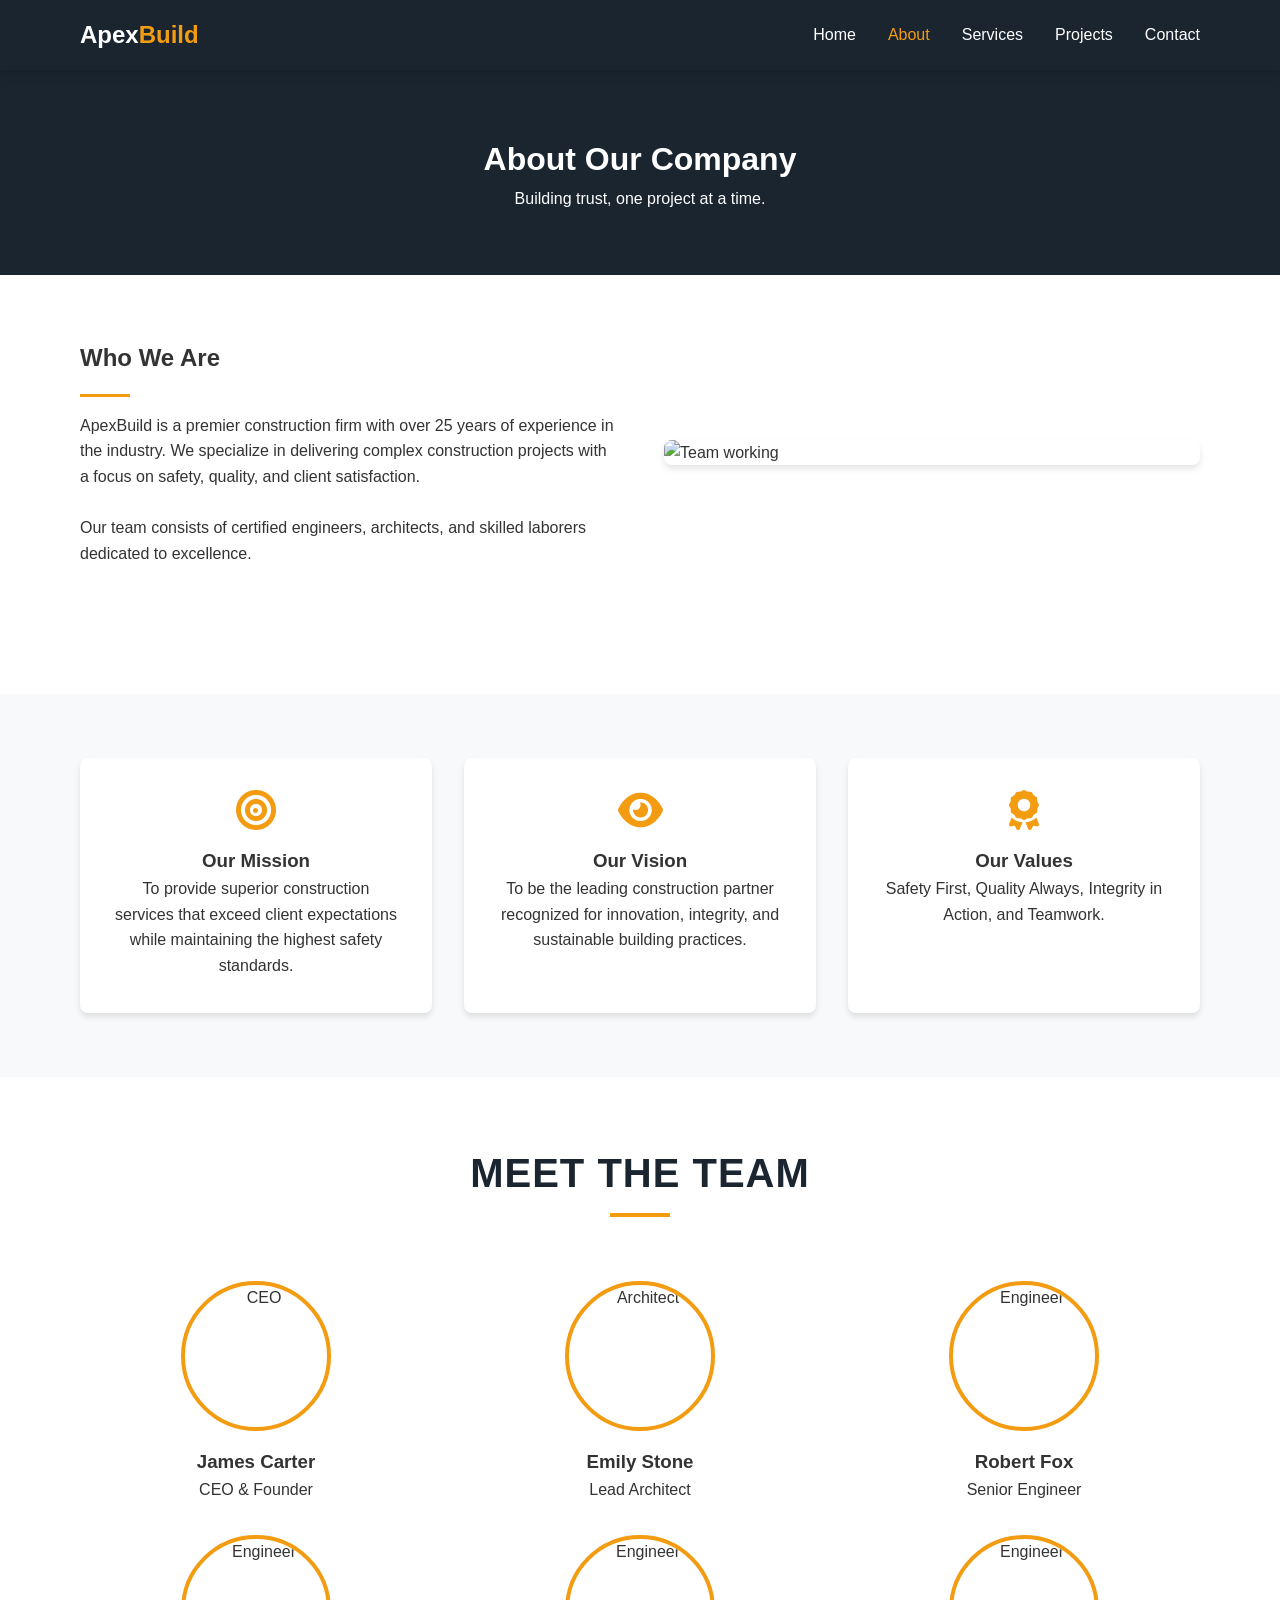
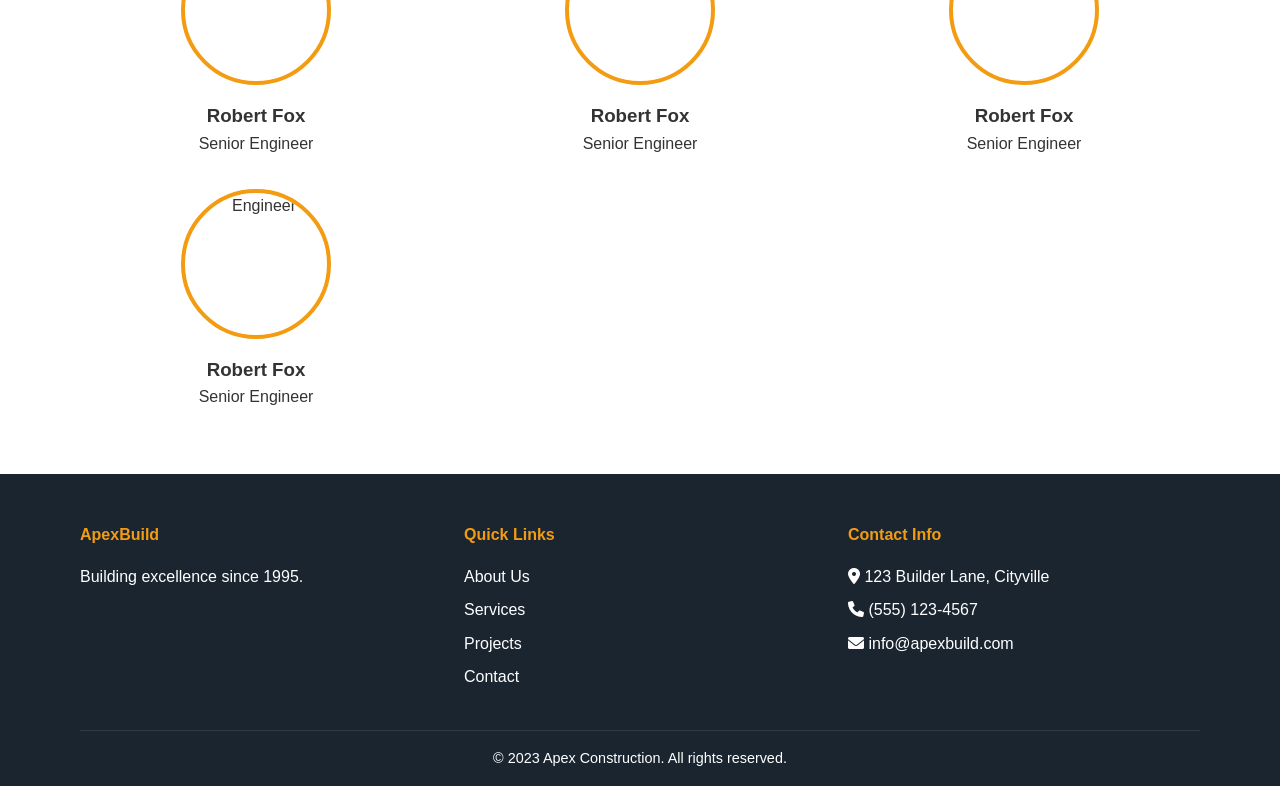
==== about.html @ 40f0e46c "Initial commit: Static Website: Construction" ====
<!DOCTYPE html>
<html lang="en">
<head>
    <meta charset="UTF-8">
    <meta name="viewport" content="width=device-width, initial-scale=1.0">
    <title>About Us | Apex Construction</title>
    <link rel="stylesheet" href="css/styles.css">
    <link rel="stylesheet" href="https://cdnjs.cloudflare.com/ajax/libs/font-awesome/6.0.0/css/all.min.css">
</head>
<body>

    <!-- Navbar -->
    <nav class="navbar">
        <div class="container nav-container">
            <a href="index.html" class="logo">Apex<span>Build</span></a>
            <div class="hamburger">
                <div class="bar"></div>
                <div class="bar"></div>
                <div class="bar"></div>
            </div>
            <ul class="nav-links">
                <li><a href="index.html">Home</a></li>
                <li><a href="about.html" class="active">About</a></li>
                <li><a href="services.html">Services</a></li>
                <li><a href="projects.html">Projects</a></li>
                <li><a href="contact.html">Contact</a></li>
            </ul>
        </div>
    </nav>

    <!-- Page Header -->
    <header style="background: var(--primary-color); color: #fff; padding: 4rem 0; text-align: center;">
        <div class="container">
            <h1>About Our Company</h1>
            <p>Building trust, one project at a time.</p>
        </div>
    </header>

    <!-- Intro Section -->
    <section class="section-padding" style="padding: 4rem 0;">
        <div class="container">
            <div class="about-intro">
                <div>
                    <h2>Who We Are</h2>
                    <div style="width: 50px; height: 3px; background: var(--secondary-color); margin: 1rem 0;"></div>
                    <p>ApexBuild is a premier construction firm with over 25 years of experience in the industry. We specialize in delivering complex construction projects with a focus on safety, quality, and client satisfaction.</p>
                    <br>
                    <p>Our team consists of certified engineers, architects, and skilled laborers dedicated to excellence.</p>
                </div>
                <div>
                    <img src="https://images.unsplash.com/photo-1541888946425-d81bb19240f5?ixlib=rb-1.2.1&auto=format&fit=crop&w=800&q=80" alt="Team working" class="about-img">
                </div>
            </div>
        </div>
    </section>

    <!-- Mission & Vision -->
    <section style="background: var(--bg-gray); padding: 4rem 0;">
        <div class="container grid-3">
            <div class="card" style="padding: 2rem; text-align: center;">
                <i class="fas fa-bullseye service-icon"></i>
                <h3>Our Mission</h3>
                <p>To provide superior construction services that exceed client expectations while maintaining the highest safety standards.</p>
            </div>
            <div class="card" style="padding: 2rem; text-align: center;">
                <i class="fas fa-eye service-icon"></i>
                <h3>Our Vision</h3>
                <p>To be the leading construction partner recognized for innovation, integrity, and sustainable building practices.</p>
            </div>
            <div class="card" style="padding: 2rem; text-align: center;">
                <i class="fas fa-award service-icon"></i>
                <h3>Our Values</h3>
                <p>Safety First, Quality Always, Integrity in Action, and Teamwork.</p>
            </div>
        </div>
    </section>

    <!-- Team Section -->
    <section class="section-padding" style="padding: 4rem 0;">
        <div class="container">
            <div class="section-title">
                <h2>Meet The Team</h2>
                <span></span>
            </div>
            <div class="grid-3">
                <div class="team-card">
                    <img src="https://images.unsplash.com/photo-1560250097-0b93528c311a?ixlib=rb-1.2.1&auto=format&fit=crop&w=400&q=80" alt="CEO">
                    <h3>James Carter</h3>
                    <p>CEO & Founder</p>
                </div>
                <div class="team-card">
                    <img src="https://images.unsplash.com/photo-1573496359142-b8d87734a5a2?ixlib=rb-1.2.1&auto=format&fit=crop&w=400&q=80" alt="Architect">
                    <h3>Emily Stone</h3>
                    <p>Lead Architect</p>
                </div>
                <div class="team-card">
                    <img src="https://images.unsplash.com/photo-1519085360753-af0119f7cbe7?ixlib=rb-1.2.1&auto=format&fit=crop&w=400&q=80" alt="Engineer">
                    <h3>Robert Fox</h3>
                    <p>Senior Engineer</p>
                </div>
                <div class="team-card">
                    <img src="https://images.unsplash.com/photo-1519085360753-af0119f7cbe7?ixlib=rb-1.2.1&auto=format&fit=crop&w=400&q=80" alt="Engineer">
                    <h3>Robert Fox</h3>
                    <p>Senior Engineer</p>
                </div>
                <div class="team-card">
                    <img src="https://images.unsplash.com/photo-1519085360753-af0119f7cbe7?ixlib=rb-1.2.1&auto=format&fit=crop&w=400&q=80" alt="Engineer">
                    <h3>Robert Fox</h3>
                    <p>Senior Engineer</p>
                </div>
                <div class="team-card">
                    <img src="https://images.unsplash.com/photo-1519085360753-af0119f7cbe7?ixlib=rb-1.2.1&auto=format&fit=crop&w=400&q=80" alt="Engineer">
                    <h3>Robert Fox</h3>
                    <p>Senior Engineer</p>
                </div>
                <div class="team-card">
                    <img src="https://images.unsplash.com/photo-1519085360753-af0119f7cbe7?ixlib=rb-1.2.1&auto=format&fit=crop&w=400&q=80" alt="Engineer">
                    <h3>Robert Fox</h3>
                    <p>Senior Engineer</p>
                </div>
            </div>
        </div>
    </section>

    <!-- Footer (Same as index) -->
    <footer>
        <div class="container">
            <div class="footer-grid">
                <div class="footer-col">
                    <h4>ApexBuild</h4>
                    <p>Building excellence since 1995.</p>
                </div>
                <div class="footer-col">
                    <h4>Quick Links</h4>
                    <ul>
                        <li><a href="about.html">About Us</a></li>
                        <li><a href="services.html">Services</a></li>
                        <li><a href="projects.html">Projects</a></li>
                        <li><a href="contact.html">Contact</a></li>
                    </ul>
                </div>
                <div class="footer-col">
                    <h4>Contact Info</h4>
                    <ul>
                        <li><i class="fas fa-map-marker-alt"></i> 123 Builder Lane, Cityville</li>
                        <li><i class="fas fa-phone"></i> (555) 123-4567</li>
                        <li><i class="fas fa-envelope"></i> info@apexbuild.com</li>
                    </ul>
                </div>
            </div>
            <div class="copyright">
                <p>&copy; 2023 Apex Construction. All rights reserved.</p>
            </div>
        </div>
    </footer>

    <script src="js/script.js"></script>
</body>
</html>
---- css/styles.css ----
/* =========================================
   1. VARIABLES & RESET
   ========================================= */
:root {
  --primary-color: #1a2530; /* Dark Blue */
  --secondary-color: #f39c12; /* Construction Orange */
  --accent-color: #2c3e50; /* Lighter Blue */
  --text-dark: #333333;
  --text-light: #f4f4f4;
  --bg-light: #ffffff;
  --bg-gray: #f8f9fa;
  --border-color: #e0e0e0;
  
  --font-main: 'Segoe UI', Roboto, Helvetica, Arial, sans-serif;
  
  --spacing-sm: 1rem;
  --spacing-md: 2rem;
  --spacing-lg: 4rem;
  
  --shadow-card: 0 4px 6px rgba(0,0,0,0.1);
  --shadow-hover: 0 10px 15px rgba(0,0,0,0.15);
  
  --transition: all 0.3s ease;
}

* {
  margin: 0;
  padding: 0;
  box-sizing: border-box;
}

html {
  scroll-behavior: smooth;
}

body {
  font-family: var(--font-main);
  color: var(--text-dark);
  line-height: 1.6;
  background-color: var(--bg-light);
}

a {
  text-decoration: none;
  color: inherit;
}

ul {
  list-style: none;
}

img {
  max-width: 100%;
  display: block;
}

/* =========================================
   2. UTILITIES
   ========================================= */
.container {
  width: 90%;
  max-width: 1200px;
  margin: 0 auto;
  padding: 0 var(--spacing-sm);
}

.section-title {
  text-align: center;
  margin-bottom: var(--spacing-lg);
}

.section-title h2 {
  font-size: 2.5rem;
  color: var(--primary-color);
  margin-bottom: 0.5rem;
  text-transform: uppercase;
  letter-spacing: 1px;
}

.section-title span {
  display: block;
  width: 60px;
  height: 4px;
  background-color: var(--secondary-color);
  margin: 0 auto;
}

.btn {
  display: inline-block;
  padding: 12px 30px;
  border-radius: 4px;
  font-weight: 600;
  text-transform: uppercase;
  transition: var(--transition);
  cursor: pointer;
  border: none;
}

.btn-primary {
  background-color: var(--secondary-color);
  color: #fff;
}

.btn-primary:hover {
  background-color: #e67e22;
  transform: translateY(-2px);
}

.btn-outline {
  border: 2px solid #fff;
  color: #fff;
  background: transparent;
}

.btn-outline:hover {
  background: #fff;
  color: var(--primary-color);
}

/* =========================================
   3. NAVBAR
   ========================================= */
.navbar {
  background-color: var(--primary-color);
  color: #fff;
  padding: 1rem 0;
  position: sticky;
  top: 0;
  z-index: 1000;
  box-shadow: 0 2px 10px rgba(0,0,0,0.2);
}

.nav-container {
  display: flex;
  justify-content: space-between;
  align-items: center;
}

.logo {
  font-size: 1.5rem;
  font-weight: 700;
  color: #fff;
}

.logo span {
  color: var(--secondary-color);
}

.nav-links {
  display: flex;
  gap: 2rem;
}

.nav-links a {
  font-weight: 500;
  transition: var(--transition);
  position: relative;
}

.nav-links a:hover, .nav-links a.active {
  color: var(--secondary-color);
}

.hamburger {
  display: none;
  cursor: pointer;
  flex-direction: column;
  gap: 5px;
}

.bar {
  width: 25px;
  height: 3px;
  background-color: #fff;
  transition: var(--transition);
}

/* =========================================
   4. HERO SECTION
   ========================================= */
.hero {
  height: 85vh;
  background: linear-gradient(rgba(26, 37, 48, 0.7), rgba(26, 37, 48, 0.7)), 
              url('https://images.unsplash.com/photo-1541888946425-d81bb19240f5?ixlib=rb-1.2.1&auto=format&fit=crop&w=1950&q=80') center/cover no-repeat;
  display: flex;
  align-items: center;
  justify-content: center;
  text-align: center;
  color: #fff;
}

.hero-content h1 {
  font-size: 3.5rem;
  margin-bottom: 1rem;
  line-height: 1.2;
}

.hero-content p {
  font-size: 1.2rem;
  margin-bottom: 2rem;
  max-width: 600px;
  margin-left: auto;
  margin-right: auto;
}

/* =========================================
   5. CARDS & GRID
   ========================================= */
.grid-3 {
  display: grid;
  grid-template-columns: repeat(auto-fit, minmax(300px, 1fr));
  gap: 2rem;
}

.card {
  background: #fff;
  border-radius: 8px;
  overflow: hidden;
  box-shadow: var(--shadow-card);
  transition: var(--transition);
  border-bottom: 3px solid transparent;
}

.card:hover {
  transform: translateY(-5px);
  box-shadow: var(--shadow-hover);
  border-bottom: 3px solid var(--secondary-color);
}

.card-img {
  height: 200px;
  width: 100%;
  object-fit: cover;
}

.card-body {
  padding: 1.5rem;
}

.card-body h3 {
  margin-bottom: 0.5rem;
  color: var(--primary-color);
}

/* =========================================
   6. ABOUT PAGE SPECIFIC
   ========================================= */
.about-intro {
  display: grid;
  grid-template-columns: 1fr 1fr;
  gap: 3rem;
  align-items: center;
  margin-bottom: var(--spacing-lg);
}

.about-img {
  border-radius: 8px;
  box-shadow: var(--shadow-card);
}

.team-card {
  text-align: center;
}

.team-card img {
  width: 150px;
  height: 150px;
  border-radius: 50%;
  margin: 0 auto 1rem;
  object-fit: cover;
  border: 4px solid var(--secondary-color);
}

/* =========================================
   7. SERVICES PAGE
   ========================================= */
.service-icon {
  font-size: 2.5rem;
  color: var(--secondary-color);
  margin-bottom: 1rem;
}

/* =========================================
   8. PROJECTS & FILTER
   ========================================= */
.filter-buttons {
  display: flex;
  justify-content: center;
  gap: 1rem;
  margin-bottom: 2rem;
  flex-wrap: wrap;
}

.filter-btn {
  padding: 8px 20px;
  border: 1px solid var(--primary-color);
  background: transparent;
  cursor: pointer;
  border-radius: 20px;
  transition: var(--transition);
}

.filter-btn.active, .filter-btn:hover {
  background: var(--primary-color);
  color: #fff;
}

.project-item {
  position: relative;
  overflow: hidden;
  border-radius: 8px;
  cursor: pointer;
}

.project-overlay {
  position: absolute;
  top: 0;
  left: 0;
  width: 100%;
  height: 100%;
  background: rgba(26, 37, 48, 0.8);
  color: #fff;
  display: flex;
  flex-direction: column;
  justify-content: center;
  align-items: center;
  opacity: 0;
  transition: var(--transition);
}

.project-item:hover .project-overlay {
  opacity: 1;
}

/* =========================================
   9. CONTACT PAGE
   ========================================= */
.contact-wrapper {
  display: grid;
  grid-template-columns: 1fr 1fr;
  gap: 3rem;
}

.contact-form {
  background: var(--bg-gray);
  padding: 2rem;
  border-radius: 8px;
}

.form-group {
  margin-bottom: 1.5rem;
}

.form-group label {
  display: block;
  margin-bottom: 0.5rem;
  font-weight: 600;
}

.form-group input, .form-group textarea {
  width: 100%;
  padding: 10px;
  border: 1px solid #ccc;
  border-radius: 4px;
  font-family: inherit;
}

.form-group input:focus, .form-group textarea:focus {
  outline: 2px solid var(--secondary-color);
  border-color: transparent;
}

.error-msg {
  color: #e74c3c;
  font-size: 0.85rem;
  margin-top: 5px;
  display: none;
}

/* =========================================
   10. TESTIMONIALS
   ========================================= */
.testimonials {
  background-color: var(--bg-gray);
  padding: var(--spacing-lg) 0;
}

.slider-container {
  max-width: 800px;
  margin: 0 auto;
  text-align: center;
  position: relative;
  overflow: hidden;
}

.slide {
  display: none;
  padding: 2rem;
  animation: fade 1s;
}

.slide.active {
  display: block;
}

.slide blockquote {
  font-size: 1.2rem;
  font-style: italic;
  margin-bottom: 1rem;
}

.slide cite {
  font-weight: 700;
  color: var(--secondary-color);
}

.slider-nav {
  margin-top: 1rem;
}

.dot {
  height: 12px;
  width: 12px;
  background-color: #bbb;
  border-radius: 50%;
  display: inline-block;
  margin: 0 5px;
  cursor: pointer;
}

.dot.active {
  background-color: var(--primary-color);
}

@keyframes fade {
  from {opacity: .4} 
  to {opacity: 1}
}

/* =========================================
   11. FOOTER & CTA
   ========================================= */
.cta-section {
  background-color: var(--secondary-color);
  color: #fff;
  text-align: center;
  padding: 4rem 1rem;
}

footer {
  background-color: var(--primary-color);
  color: #fff;
  padding: 3rem 0 1rem;
}

.footer-grid {
  display: grid;
  grid-template-columns: repeat(auto-fit, minmax(200px, 1fr));
  gap: 2rem;
  margin-bottom: 2rem;
}

.footer-col h4 {
  color: var(--secondary-color);
  margin-bottom: 1rem;
}

.footer-col ul li {
  margin-bottom: 0.5rem;
}

.footer-col ul li a:hover {
  color: var(--secondary-color);
}

.copyright {
  text-align: center;
  border-top: 1px solid rgba(255,255,255,0.1);
  padding-top: 1rem;
  font-size: 0.9rem;
}

/* =========================================
   12. MODAL (LIGHTBOX)
   ========================================= */
.modal {
  display: none;
  position: fixed;
  z-index: 2000;
  left: 0;
  top: 0;
  width: 100%;
  height: 100%;
  overflow: auto;
  background-color: rgba(0,0,0,0.9);
}

.modal-content {
  margin: 10% auto;
  display: block;
  max-width: 80%;
  max-height: 80vh;
}

.close-modal {
  position: absolute;
  top: 15px;
  right: 35px;
  color: #f1f1f1;
  font-size: 40px;
  font-weight: bold;
  transition: 0.3s;
  cursor: pointer;
}

/* =========================================
   13. RESPONSIVE
   ========================================= */
@media (max-width: 768px) {
  .nav-links {
    position: absolute;
    right: 0px;
    height: 92vh;
    top: 8vh;
    background-color: var(--primary-color);
    display: flex;
    flex-direction: column;
    align-items: center;
    width: 50%;
    transform: translateX(100%);
    transition: transform 0.5s ease-in;
    padding-top: 2rem;
  }

  .nav-links.nav-active {
    transform: translateX(0%);
  }

  .hamburger {
    display: flex;
  }

  .hero-content h1 {
    font-size: 2.5rem;
  }

  .about-intro, .contact-wrapper {
    grid-template-columns: 1fr;
  }
}
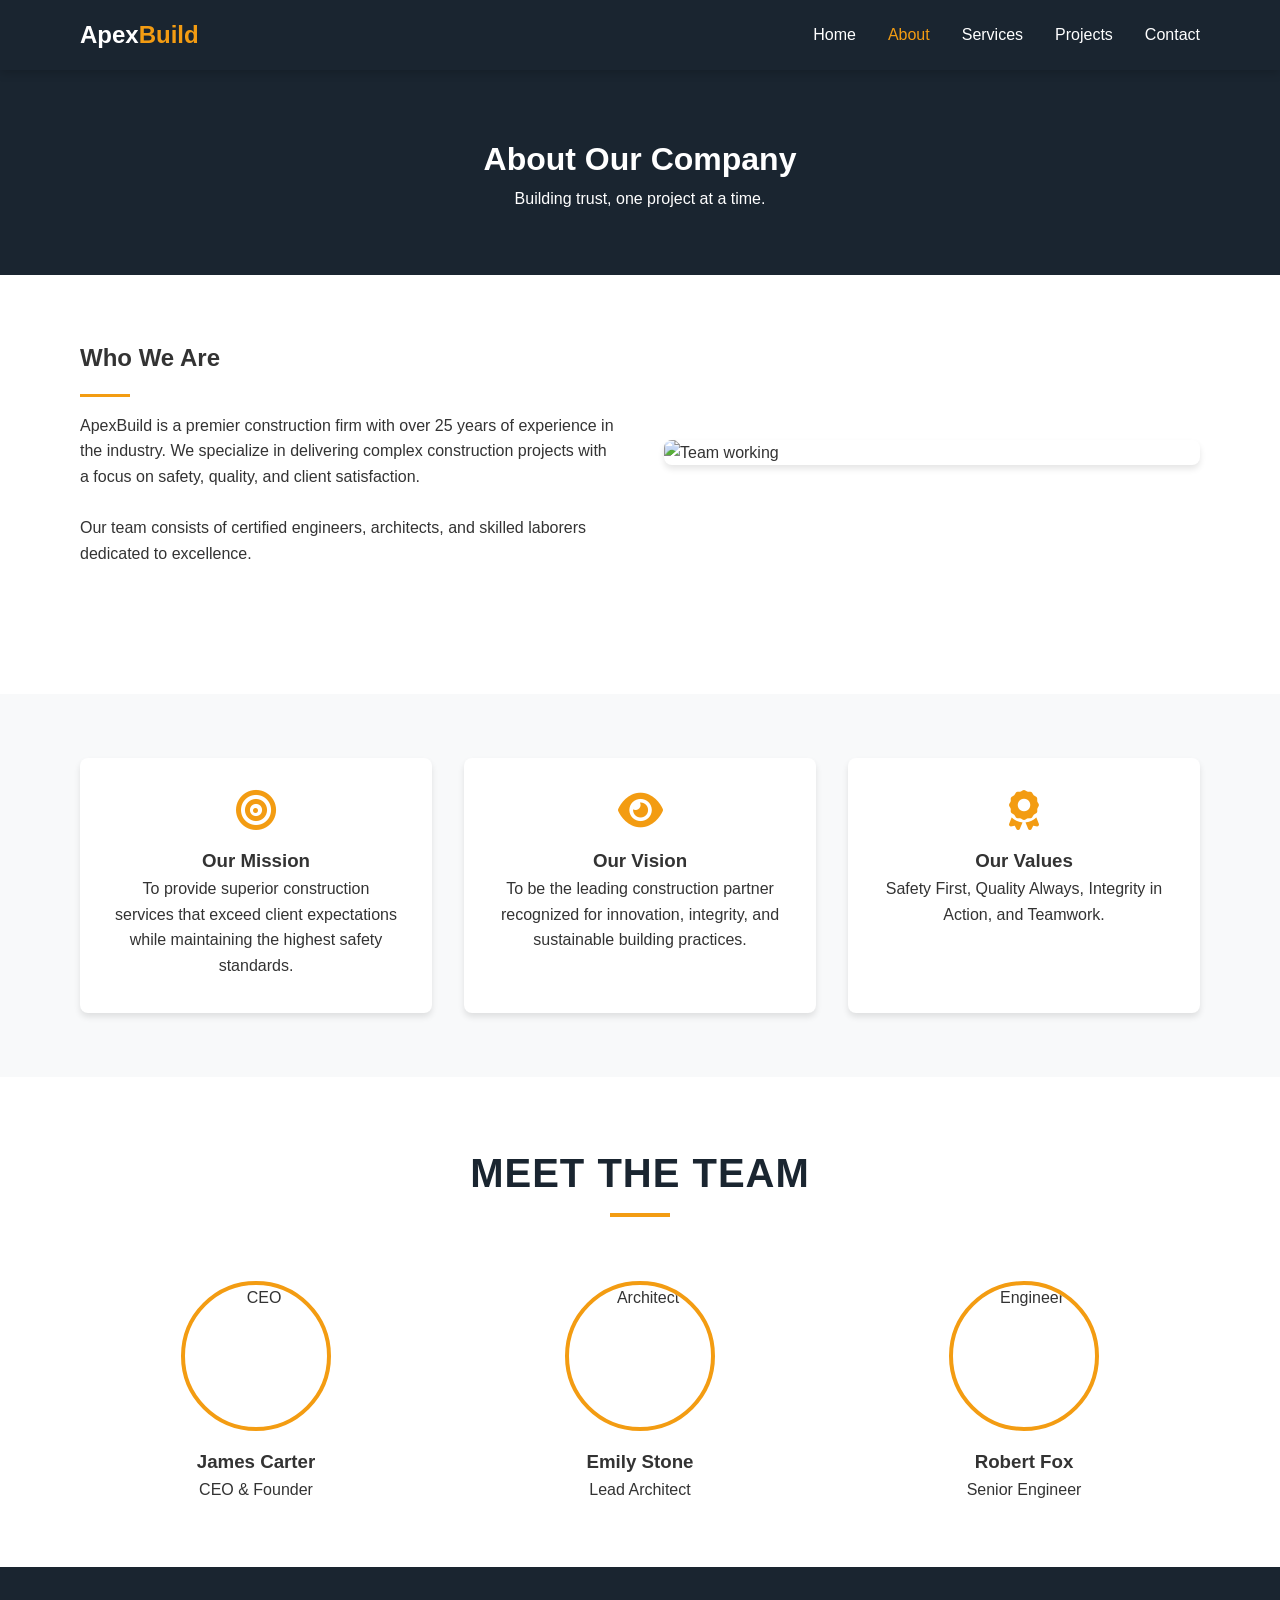
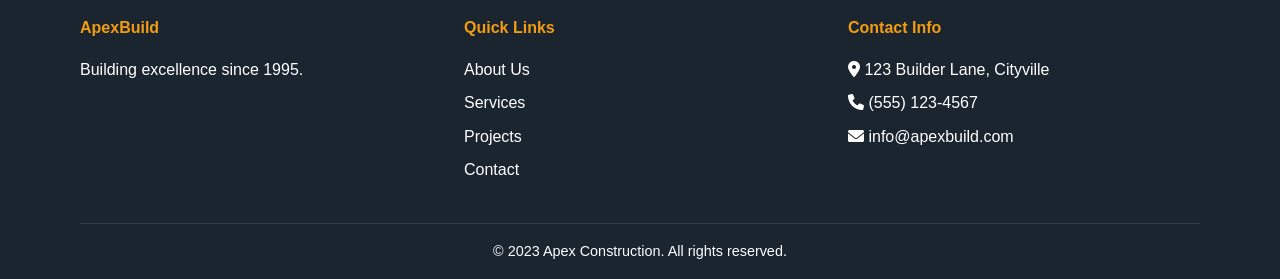
==== commit f5bd9e6d: "Second commit: Static Website: Construction" ====
--- a/about.html
+++ b/about.html
@@ -98,26 +98,6 @@
                     <h3>Robert Fox</h3>
                     <p>Senior Engineer</p>
                 </div>
-                <div class="team-card">
-                    <img src="https://images.unsplash.com/photo-1519085360753-af0119f7cbe7?ixlib=rb-1.2.1&auto=format&fit=crop&w=400&q=80" alt="Engineer">
-                    <h3>Robert Fox</h3>
-                    <p>Senior Engineer</p>
-                </div>
-                <div class="team-card">
-                    <img src="https://images.unsplash.com/photo-1519085360753-af0119f7cbe7?ixlib=rb-1.2.1&auto=format&fit=crop&w=400&q=80" alt="Engineer">
-                    <h3>Robert Fox</h3>
-                    <p>Senior Engineer</p>
-                </div>
-                <div class="team-card">
-                    <img src="https://images.unsplash.com/photo-1519085360753-af0119f7cbe7?ixlib=rb-1.2.1&auto=format&fit=crop&w=400&q=80" alt="Engineer">
-                    <h3>Robert Fox</h3>
-                    <p>Senior Engineer</p>
-                </div>
-                <div class="team-card">
-                    <img src="https://images.unsplash.com/photo-1519085360753-af0119f7cbe7?ixlib=rb-1.2.1&auto=format&fit=crop&w=400&q=80" alt="Engineer">
-                    <h3>Robert Fox</h3>
-                    <p>Senior Engineer</p>
-                </div>
             </div>
         </div>
     </section>
